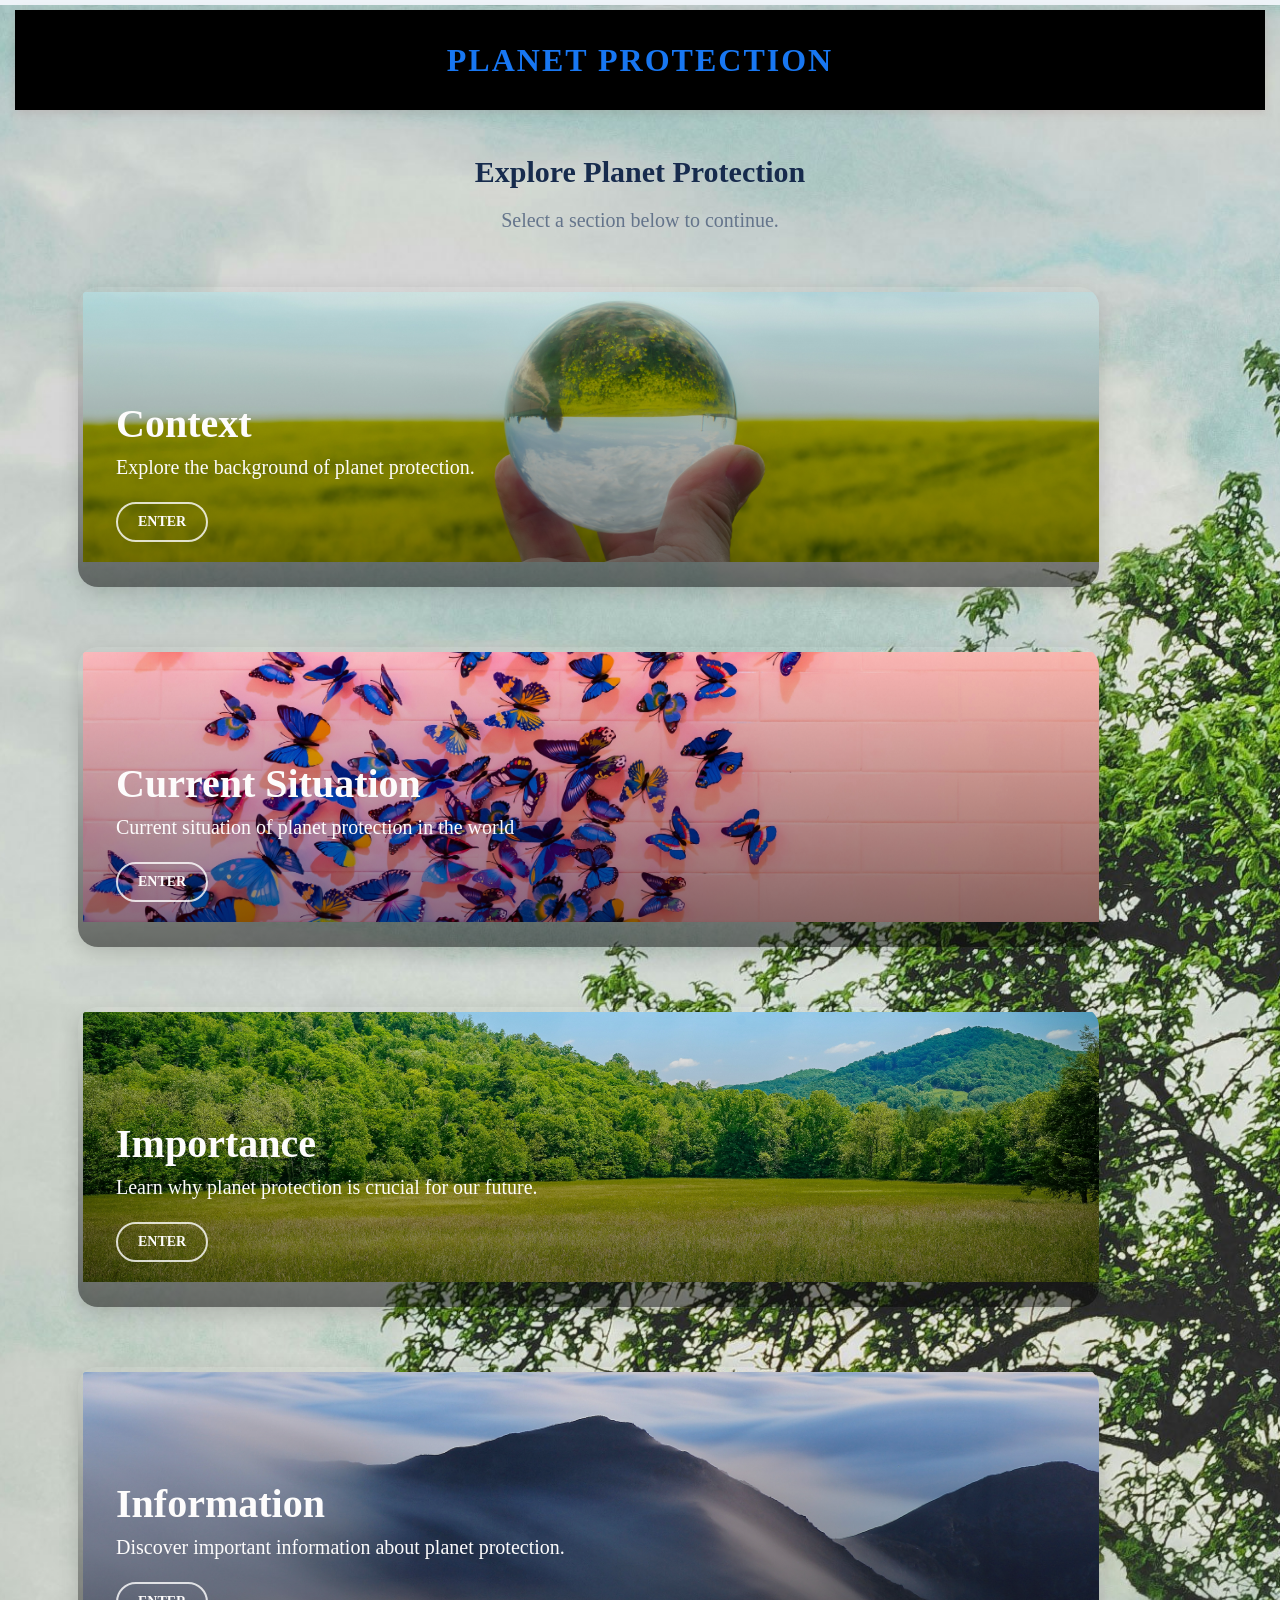
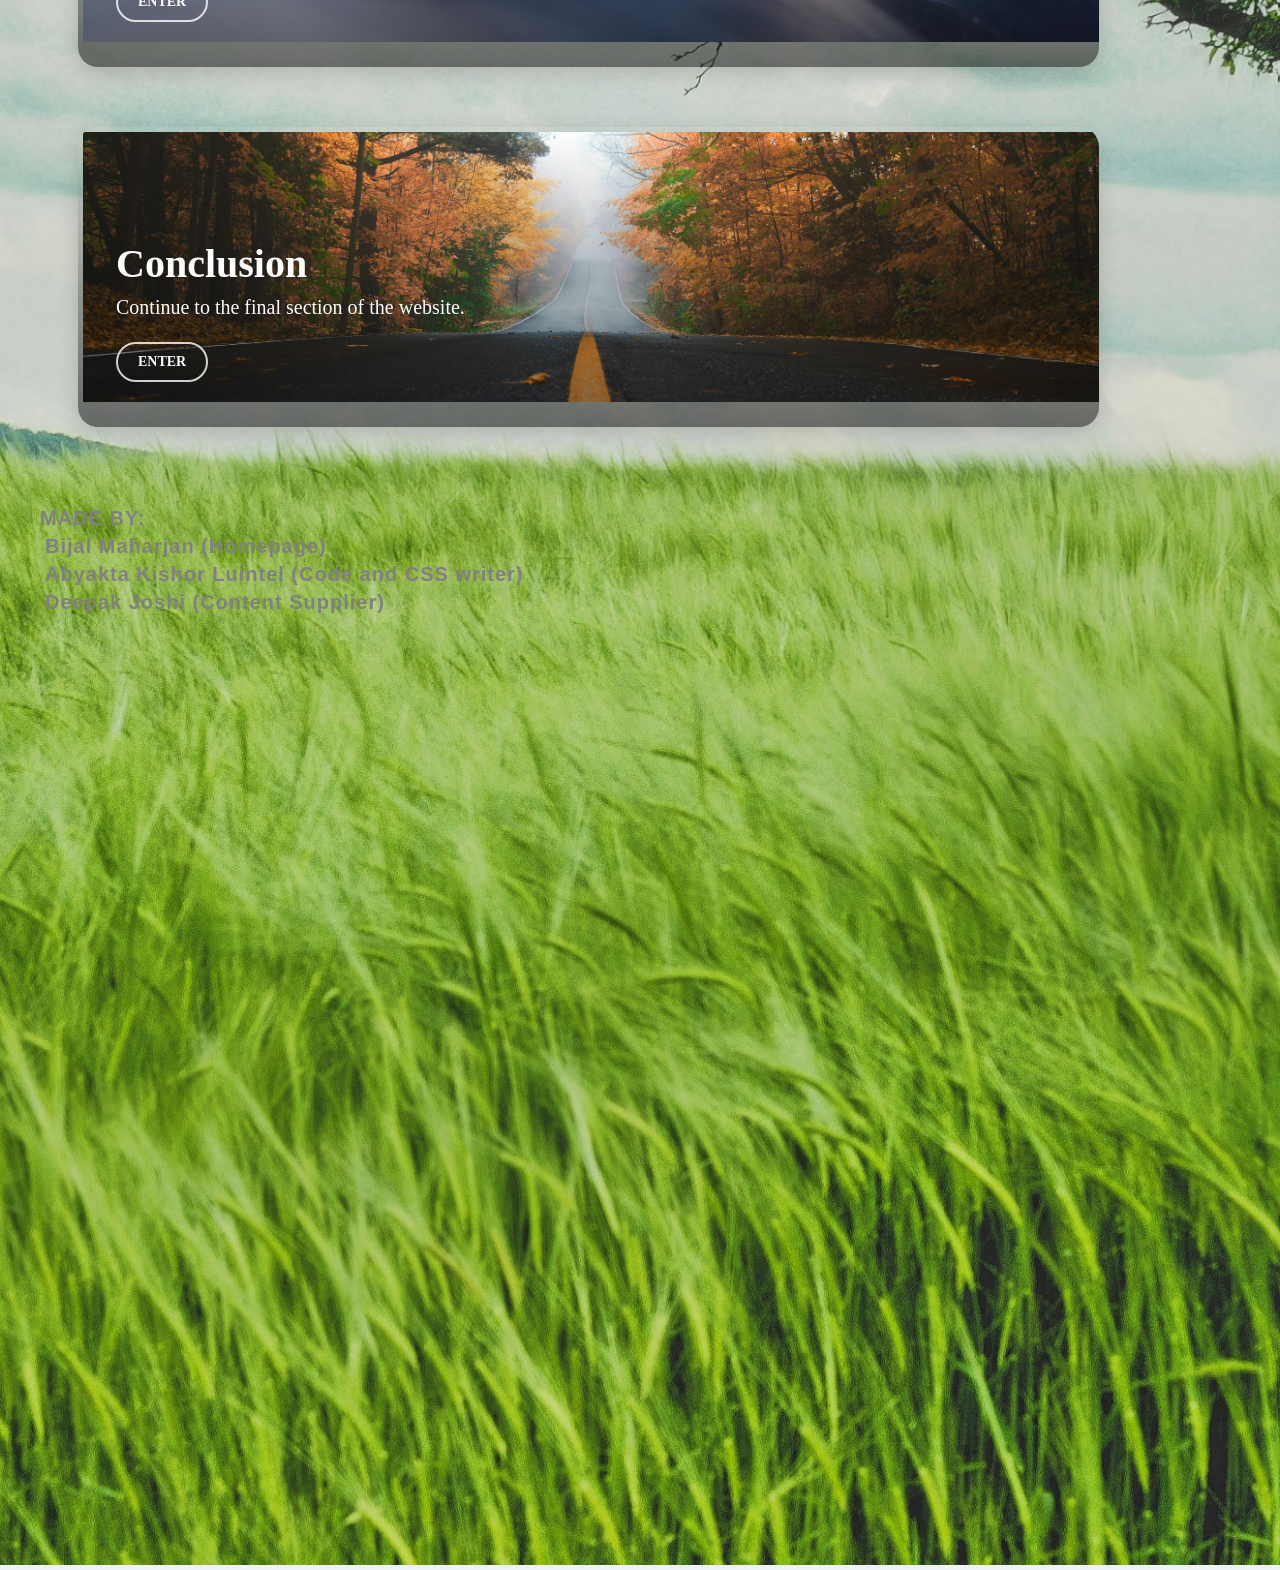
==== index.html @ 7c1068ab "File Upload" ====
<html lang="en">

<head>
    <meta charset="UTF-8">
    <meta name="viewport" content="width=device-width, initial-scale=1.0">
    <title>Planet Protection</title>
    <link rel="stylesheet" href="style2.css">
    <link rel="icon" type="image/x-icon" href="favicon.ico">
</head>

<body>

    <header>
        <h1> PLANET PROTECTION</h1>
    </header>

    <section class="intro">
        <h2>Explore Planet Protection</h2>
        <p>Select a section below to continue.</p>
    </section>

    <main class="gateway-container">


        <a href="context.html" class="gateway">
            <img src="back4.jpg" alt="Background image" loading="eager">
            <div class="gateway-content">
                <h2>Context</h2>
                <p>Explore the background of planet protection.</p>
                <span class="enter">ENTER </span>
            </div>
        </a>

        <a href="currentsituation.html" class="gateway">
            <img src="back7.jpg" loading="eager">
            <div class="gateway-content">
                <h2> Current Situation</h2>
                <p> Current situation of planet protection in the world</p>
                <span class="enter">ENTER</span>
            </div>
        </a>
        <a href="importance.html" class="gateway">
            <img src="back6.jpg" loading="eager">
            <div class="gateway-content">
                <h2> Importance</h2>
                <p>Learn why planet protection is crucial for our future.</p>
                <span class="enter">ENTER</span>
            </div>
        </a>
        <a href="information.html" class="gateway">
            <img src="back5.jpg" alt="Background image" loading="eager">

            <div class="gateway-content">
                <h2>Information</h2>
                <p>Discover important information about planet protection.</p>
                <span class="enter">ENTER </span>
            </div>
        </a>

        <a href="conclusion.html" class="gateway">
            <img src="back2.jpg" alt="Background image" loading="eager">

            <div class="gateway-content">
                <h2>Conclusion</h2>
                <p>Continue to the final section of the website.</p>
                <span class="enter">ENTER </span>
            </div>
        </a>

    </main>

    <footer style="color: gray;">
        MADE BY:<br>
        <p class="iop">Bijal Maharjan (Homepage)</p>
        <p class="iop2">Abyakta Kishor Luintel (Code and CSS writer)</p>
        <p class="iop3">Deepak Joshi (Content Supplier)</p>
    </footer>

</body>

</html>
---- style2.css ----
* {
    margin: 5px;
    padding: 0;
    box-sizing: border-box;
}

body {
    font-family: Playfair Display, serif;
    background: #eef3f8;
    color: #172b4d;
    min-height: 350vh;
    background-image: url(back3.jpg);
    background-position: center;
    background-size: cover;
    background-repeat: no-repeat;
}

header {
    height: 100px;
    background: rgb(0, 0, 0);
    display: flex;
    justify-content: center;
    align-items: center;
    box-shadow: 0 2px 10px rgba(121, 22, 22, 0.12);
    position: relative;
    z-index: 10;
}

header h1 {
    color: #1877f2;
    font-size: 32px;
    letter-spacing: 2px;
}

.intro {
    text-align: center;
    padding: 35px 20px 25px;
}

.intro h2 {
    font-size: 30px;
    margin-bottom: 20px;
}

.intro p {
    color: #64748b;
    font-size: 20px;
}

.gateway-container {
    width: 90%;
    max-width: 1400px;
    margin: 20px auto 50px;
    display: grid;
    grid-auto-flow: row;
    gap: 50px;
}

.gateway {
    height: 300px;
    width: 90%;
    border-radius: 20px;
    position: relative;
    overflow: hidden;
    border: none;
    background: transparent;
    text-decoration: none;
    color: rgb(253, 252, 252);
    box-shadow: 0 6px 20px rgba(0, 0, 0, 0.15);
    transition: transform 0.35s ease-in-out, box-shadow 0.35s ease-in-out, filter 0.35s ease-in-out;
}

.gateway img {
    width: 100%;
    height: 90%;
    object-fit: cover;
    transition: transform 0.6s ease, filter 0.4s ease;
}

.gateway::after {
    content: "";
    position: absolute;
    inset: 0;
    background: linear-gradient(to top, rgba(0, 0, 0, 0.5), transparent);
    z-index: 1;
}

.gateway-content {
    position: absolute;
    bottom: 0;
    left: 0;
    right: 0;
    padding: 35px 28px;
    z-index: 2;
}

.gateway-content h2 {
    font-size: 40px;
    margin-bottom: 10px;
}

.gateway-content p {
    font-size: 20px;
    opacity: 1;
    line-height: 1;
}

.enter {
    display: inline-block;
    margin-top: 20px;
    padding: 10px 20px;
    border: 2px solid rgba(255, 255, 255, 0.8);
    border-radius: 25px;
    font-size: 14px;
    font-weight: bold;
    transition: background 0.25s ease, color 0.25s ease;
}

.gateway:nth-child(1):hover,
.gateway:nth-child(2):hover,
.gateway:nth-child(3):hover,
.gateway:nth-child(4):hover,
.gateway:nth-child(5):hover {
    transform: perspective(1000px) rotateX(2deg) rotateY(-3deg) translateY(-14px) scale(1.025);
    box-shadow: 0 20px 40px rgba(0, 0, 0, 0.25), 0 0 25px rgba(24, 119, 242, 0.18);
}

.gateway:hover img {
    transform: scale(1.10);
}

.gateway:hover .enter {
    background: white;
    color: #000000;
}

footer {
    text-align: left;
    padding: 25px;
    background: transparent;
    font-weight: bold;
    color: #fffdfc;
    font-size: 20px;
    font-family: instrument-sans, sans-serif;
    width: 100%;
    height: 150px;
    letter-spacing: 1px;
}
.iop{
    position: relative;
    width: max-content;
}
.iop::after{
    content:'';
    background: linear-gradient(to right, blue, red);
    border-radius: 100px;
    height: 4px;
    width: 0;
    position: absolute;
    bottom: 0;
    left: 0;
    transition: 0.3s;
}
.iop2{
    position: relative;
    width: max-content;
}
.iop2::after{
    content:'';
    background:linear-gradient(to right, #08bfd4, #9a08d4);
    border-radius: 100px;
    height: 4px;
    width: 0;
    position: absolute;
    bottom: 0;
    left: 0;
    transition: 0.3s;
}
.iop3{
    position: relative;
    width: max-content;
}
.iop3::after{
    content:'';
    background:linear-gradient(to right, yellow, #08d40b);
    border-radius: 100px;
    height: 4px;
    width: 0;
    position: absolute;
    bottom: 0;
    left: 0;
    transition: 0.3s;
}
.iop:hover::after{
    width: 100%;
}
.iop2:hover::after{
    width: 100%;
}
.iop3:hover::after{
    width: 100%;
}
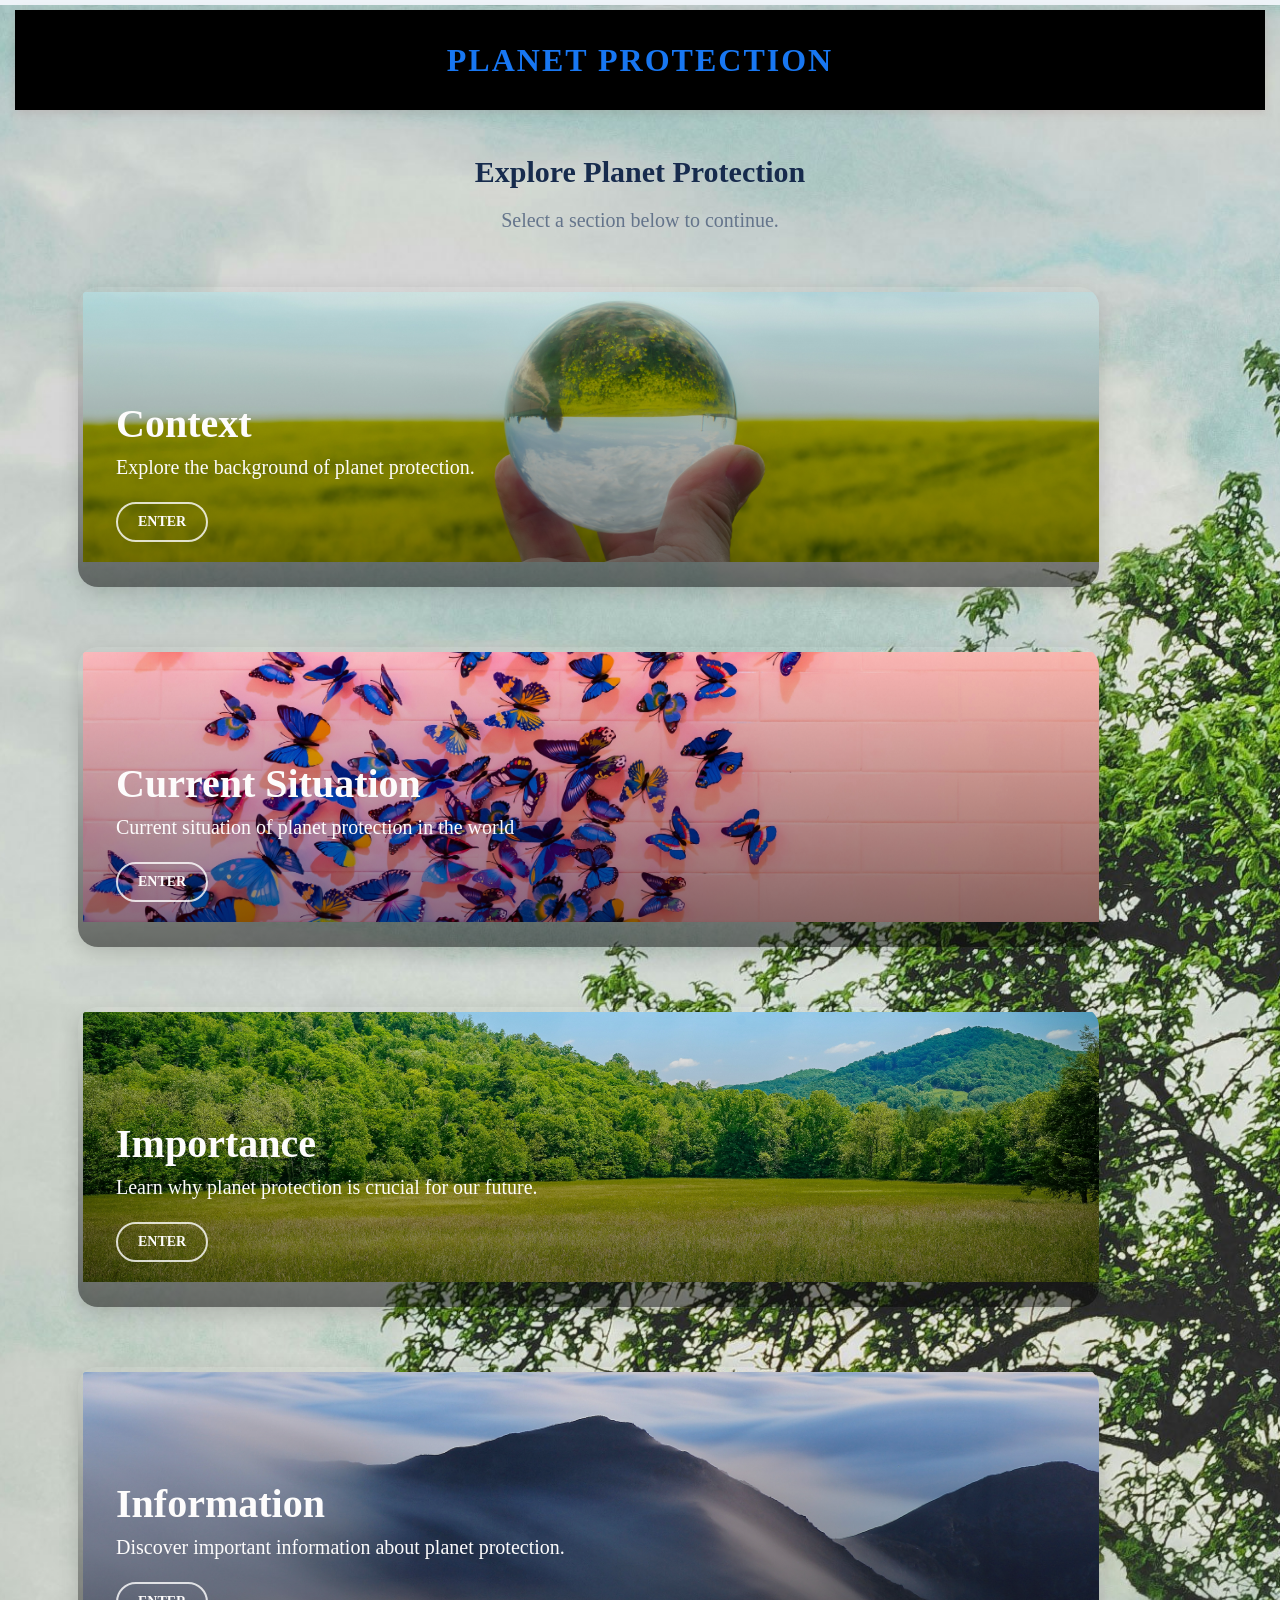
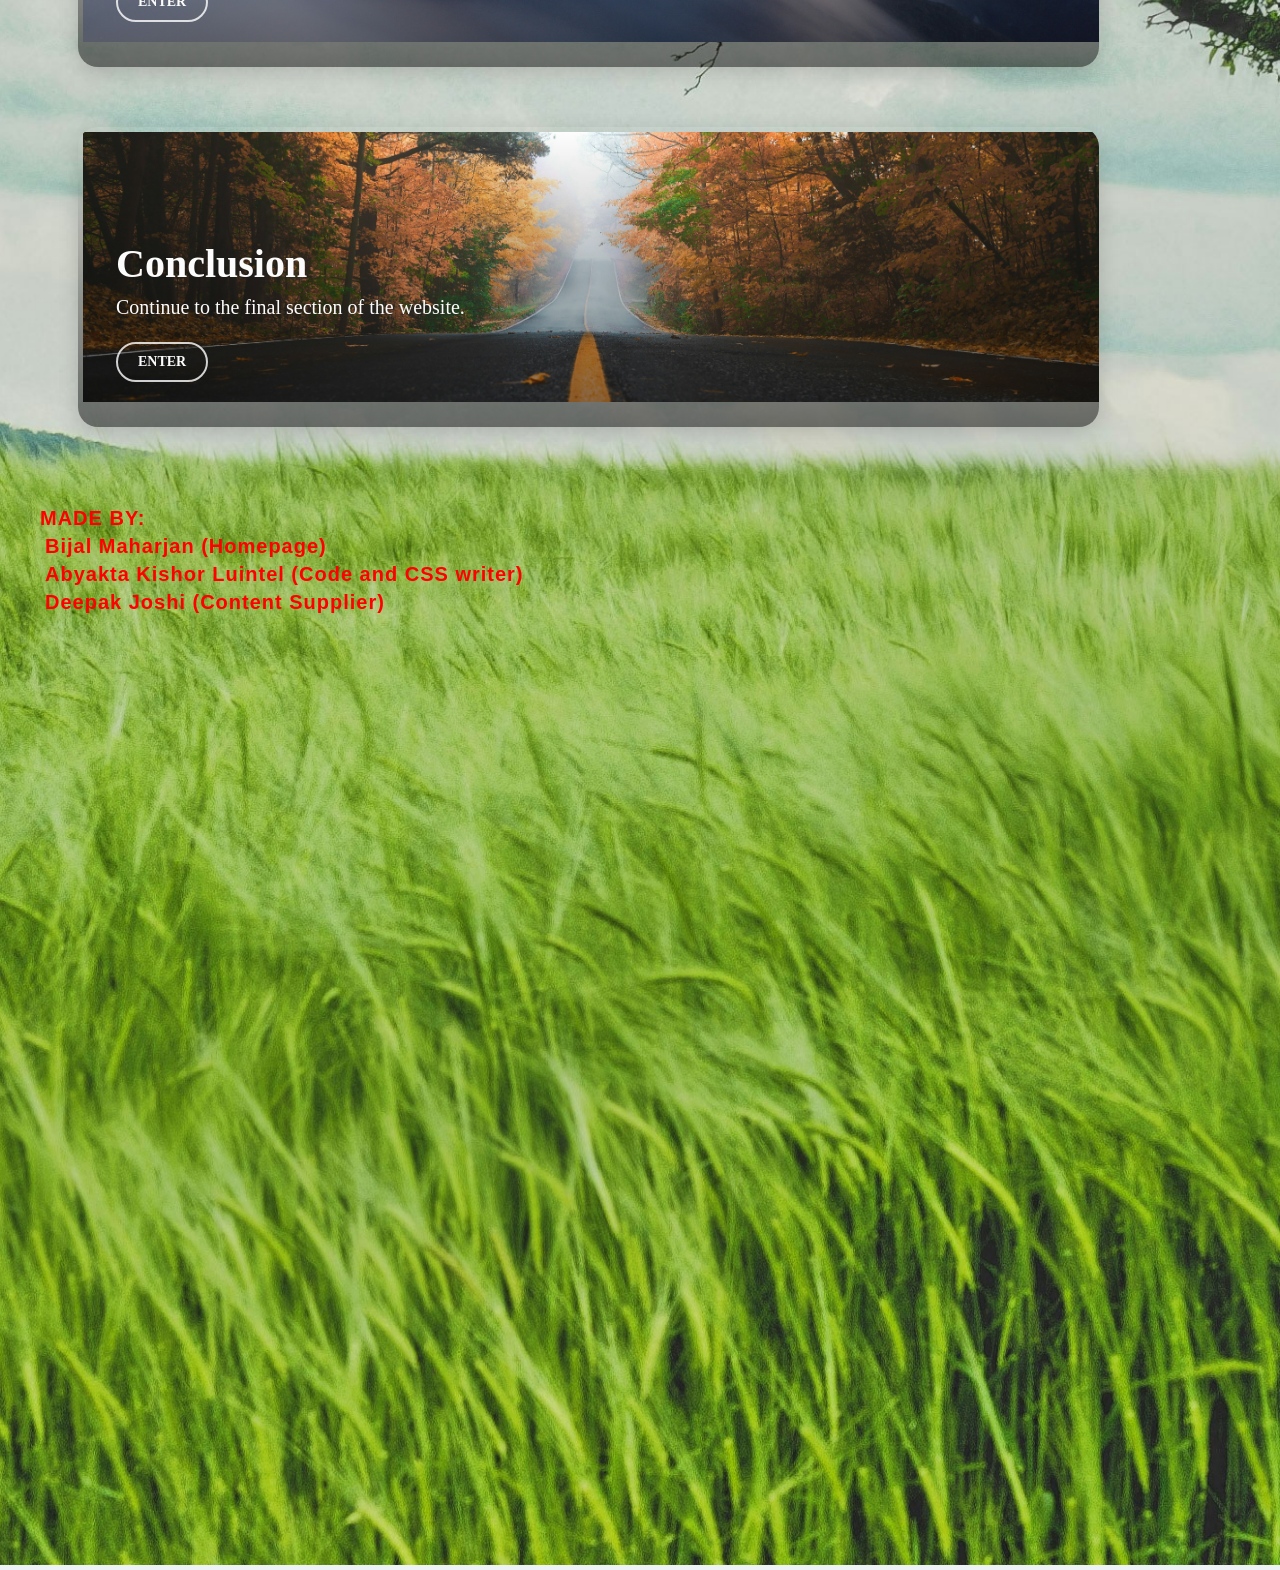
==== commit c0a102e1: "Update index.html" ====
--- a/index.html
+++ b/index.html
@@ -69,7 +69,7 @@
 
     </main>
 
-    <footer style="color: gray;">
+    <footer style="color: red;">
         MADE BY:<br>
         <p class="iop">Bijal Maharjan (Homepage)</p>
         <p class="iop2">Abyakta Kishor Luintel (Code and CSS writer)</p>
@@ -78,4 +78,4 @@
 
 </body>
 
-</html>+</html>
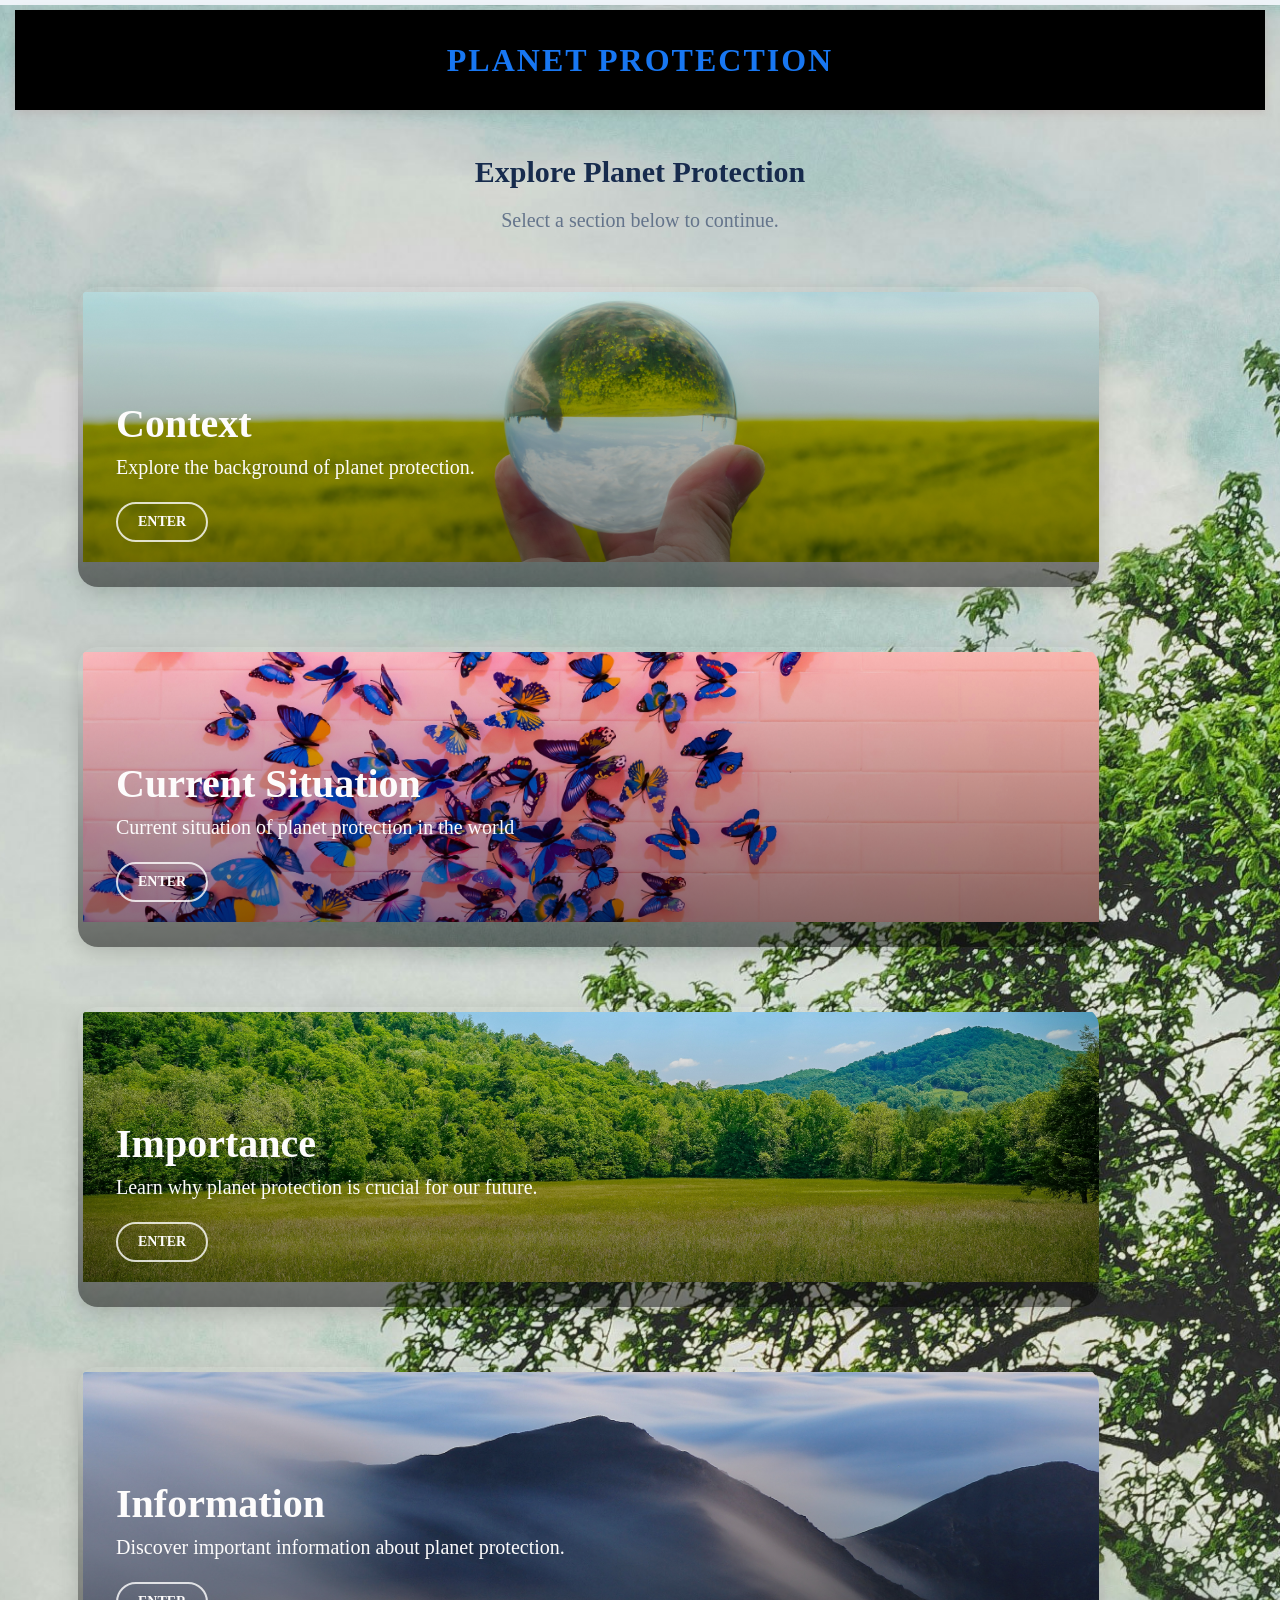
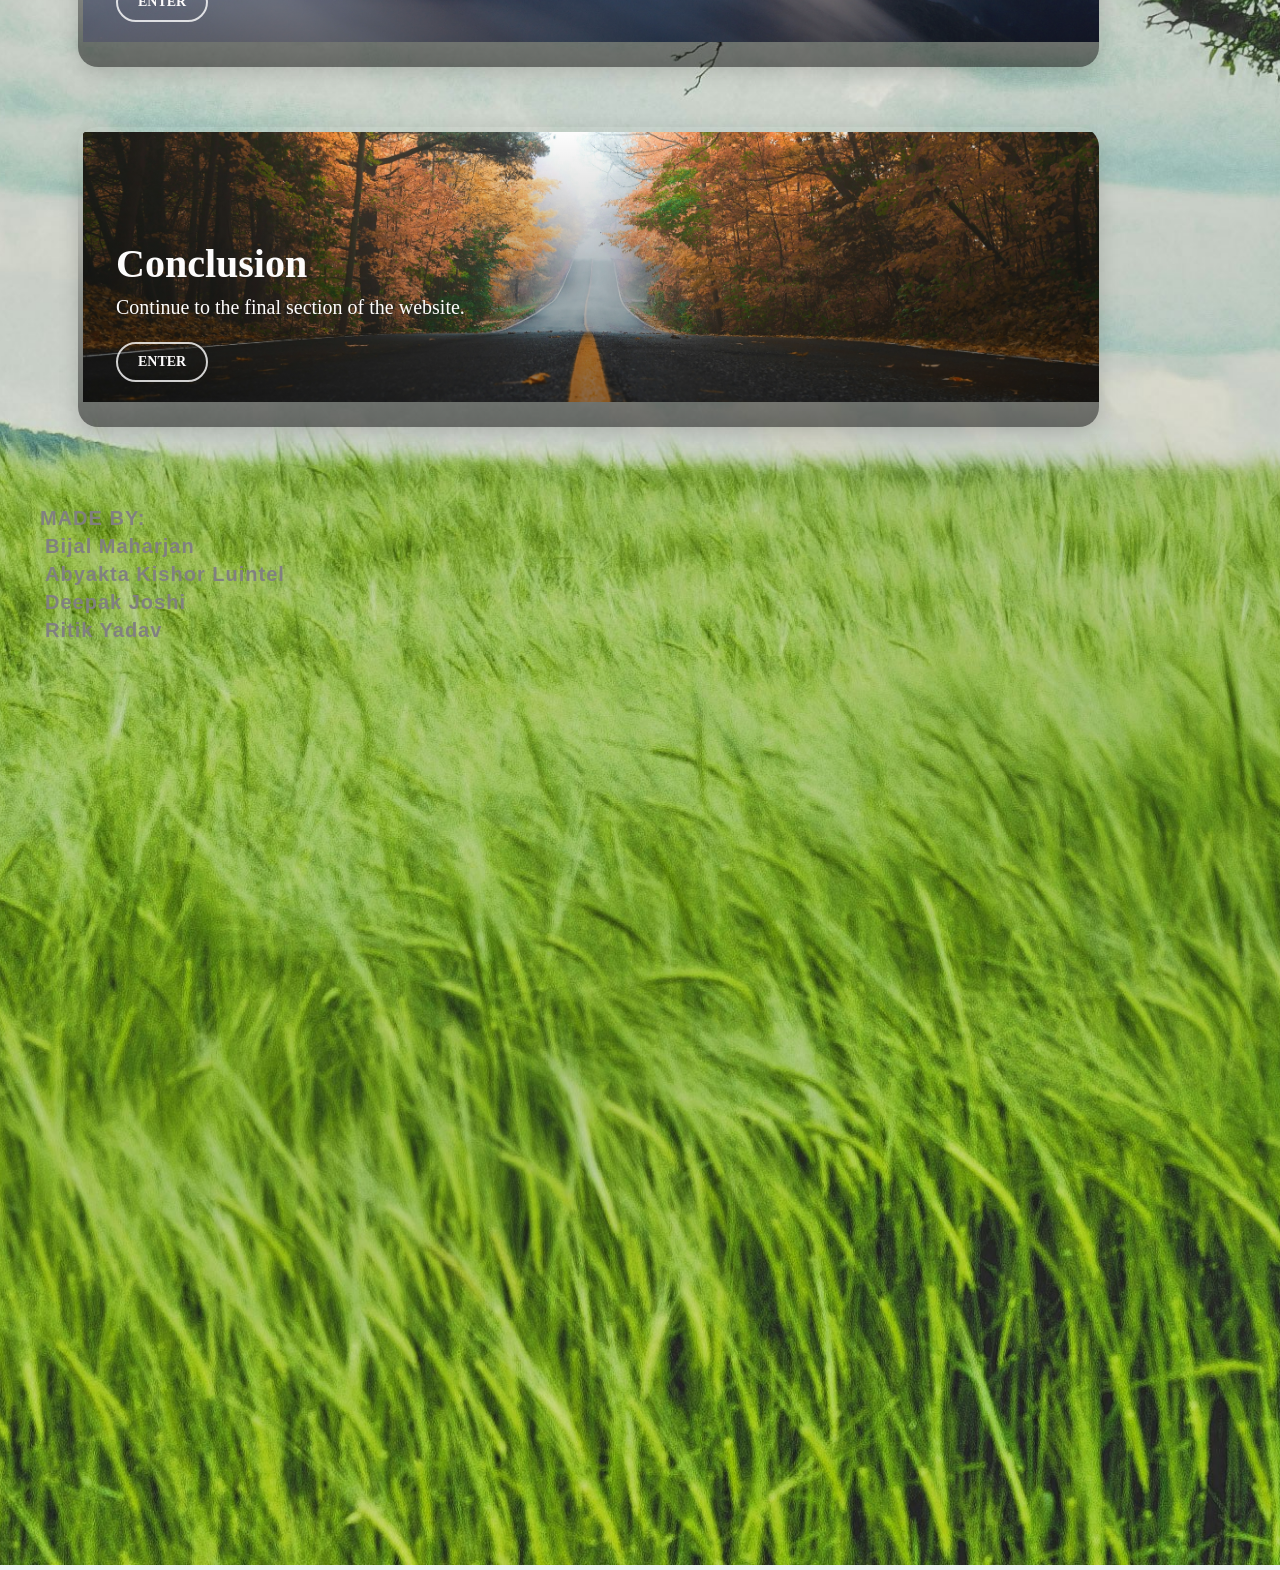
==== commit 83c6d1e6: "Index" ====
--- a/index.html
+++ b/index.html
@@ -69,13 +69,14 @@
 
     </main>
 
-    <footer style="color: red;">
+    <footer style="color: gray;">
         MADE BY:<br>
-        <p class="iop">Bijal Maharjan (Homepage)</p>
-        <p class="iop2">Abyakta Kishor Luintel (Code and CSS writer)</p>
-        <p class="iop3">Deepak Joshi (Content Supplier)</p>
+        <p class="iop">Bijal Maharjan</p>
+        <p class="iop2">Abyakta Kishor Luintel</p>
+        <p class="iop3">Deepak Joshi</p>
+        <p class="iop3">Ritik Yadav</p>
     </footer>
 
 </body>
 
-</html>
+</html>
